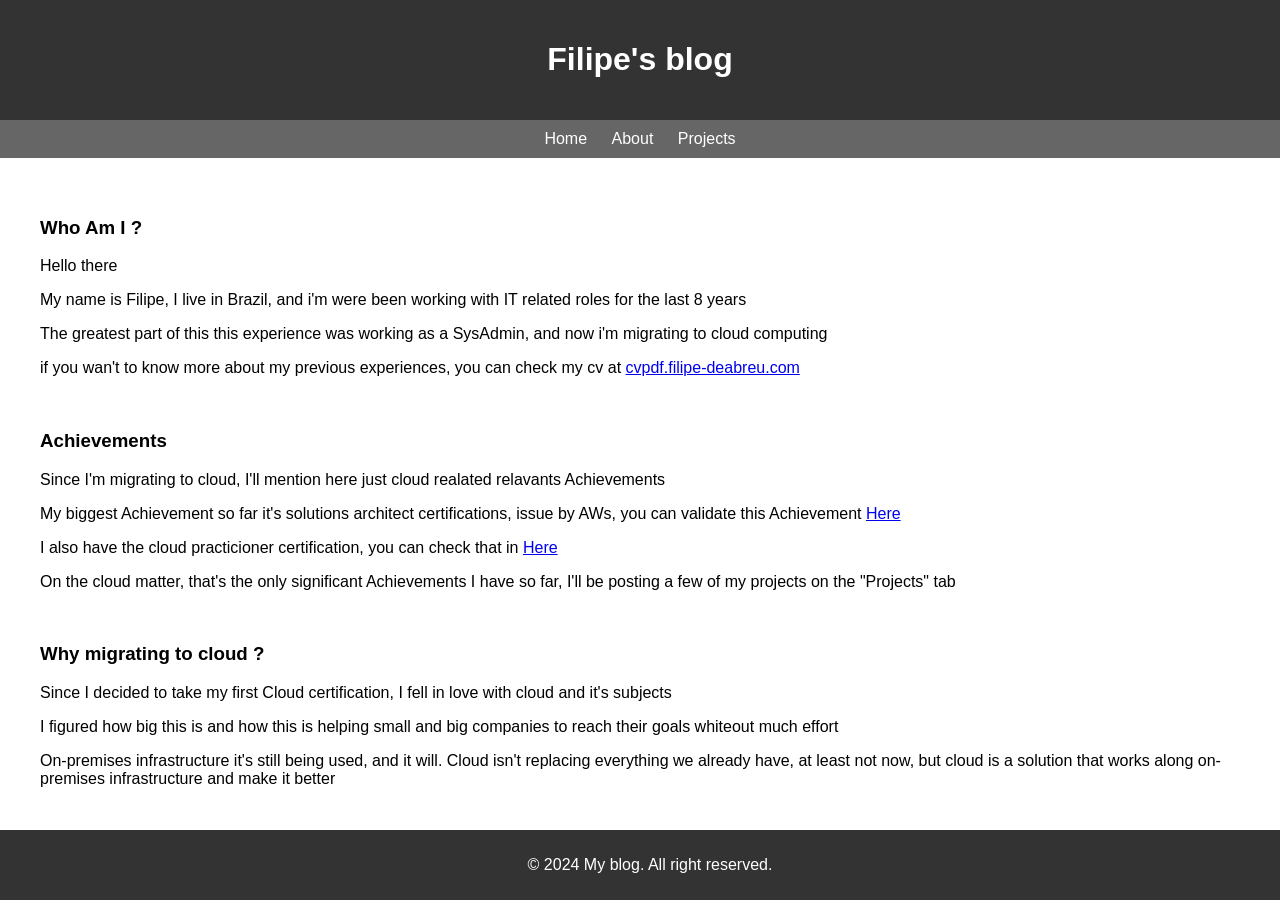
==== about.html @ f1d345f3 "first commit" ====
<!DOCTYPE html>
<html lang="en">
<head>
    <meta charset="UTF-8">
    <meta name="viewport" content="width=device-width, initial-scale=1.0">
    <title>Meu Blog</title>
    <style>
        body {
            font-family: Arial, sans-serif;
            margin: 0;
            padding: 0;
        }
        header {
            background-color: #333;
            color: #fff;
            padding: 20px;
            text-align: center;
        }
        nav {
            background-color: #666;
            padding: 10px;
            text-align: center;
        }
        nav a {
            color: #fff;
            text-decoration: none;
            padding: 0 10px;
        }
        nav a:hover {
            text-decoration: underline;
        }
        section {
            padding: 20px;
            margin: 20px;
        }
        footer {
            background-color: #333;
            color: #fff;
            padding: 10px;
            text-align: center;
            position: fixed;
            bottom: 0;
            width: 100%;
        }
    </style>
</head>
<body>
    <header>
        <h1>Filipe's blog</h1>
    </header>
   <nav>
        <a href="https://filipe-deabreu.com/">Home</a>
        <a href="about.html">About</a>
        <a href="projects.html">Projects</a>
    </nav>
    <section>
        <article>
			<h3> Who Am I ? </h3>
            <p> Hello there </p>
			<P> My name is Filipe, I live in Brazil, and i'm were been working with IT related roles for the last 8 years </P>
			<p> The greatest part of this this experience was working as a SysAdmin, and now i'm migrating to cloud computing</p>
			<p> if you wan't to know more about my previous experiences, you can check my cv at <a href="http://cvpdf.filipe-deabreu.com"> cvpdf.filipe-deabreu.com </a></p> 
			<br>
        </article>
		
		<article>
			<h3> Achievements </h3>
			<p> Since I'm migrating to cloud, I'll mention here just cloud realated relavants Achievements </p>
			<p> My biggest Achievement so far it's solutions architect certifications, issue by AWs, you can validate this Achievement <a href="https://www.credly.com/badges/3f8403da-19f3-465b-8333-b8573d620b37/public_url">Here </a></p>
			<p> I also have the cloud practicioner certification, you can check that in <a href="https://www.credly.com/badges/cc7c9c00-f86b-4a8b-8d99-7a9eb7d24466/public_url"> Here </a></p>
			<p> On the cloud matter, that's the only significant Achievements I have so far, I'll be posting a few of my projects on the "Projects" tab </p>
			<br>
		</article>
		
		<article>
			<h3> Why migrating to cloud ? </h3>
			
			<p>Since I decided to take my first Cloud certification, I fell in love with cloud and it's subjects</p>
			<p>I figured how big this is and how this is helping small and big companies to reach their goals whiteout much effort </p>
			<p>On-premises infrastructure it's still being used, and it will. Cloud isn't replacing everything we already have, at least not now, but cloud is a solution that works along on-premises infrastructure and make it better </p>
			<br>
		</article>
    </section>
    <footer>
        <p>&copy; 2024 My blog. All right reserved.</p>
    </footer>
</body>
</html>
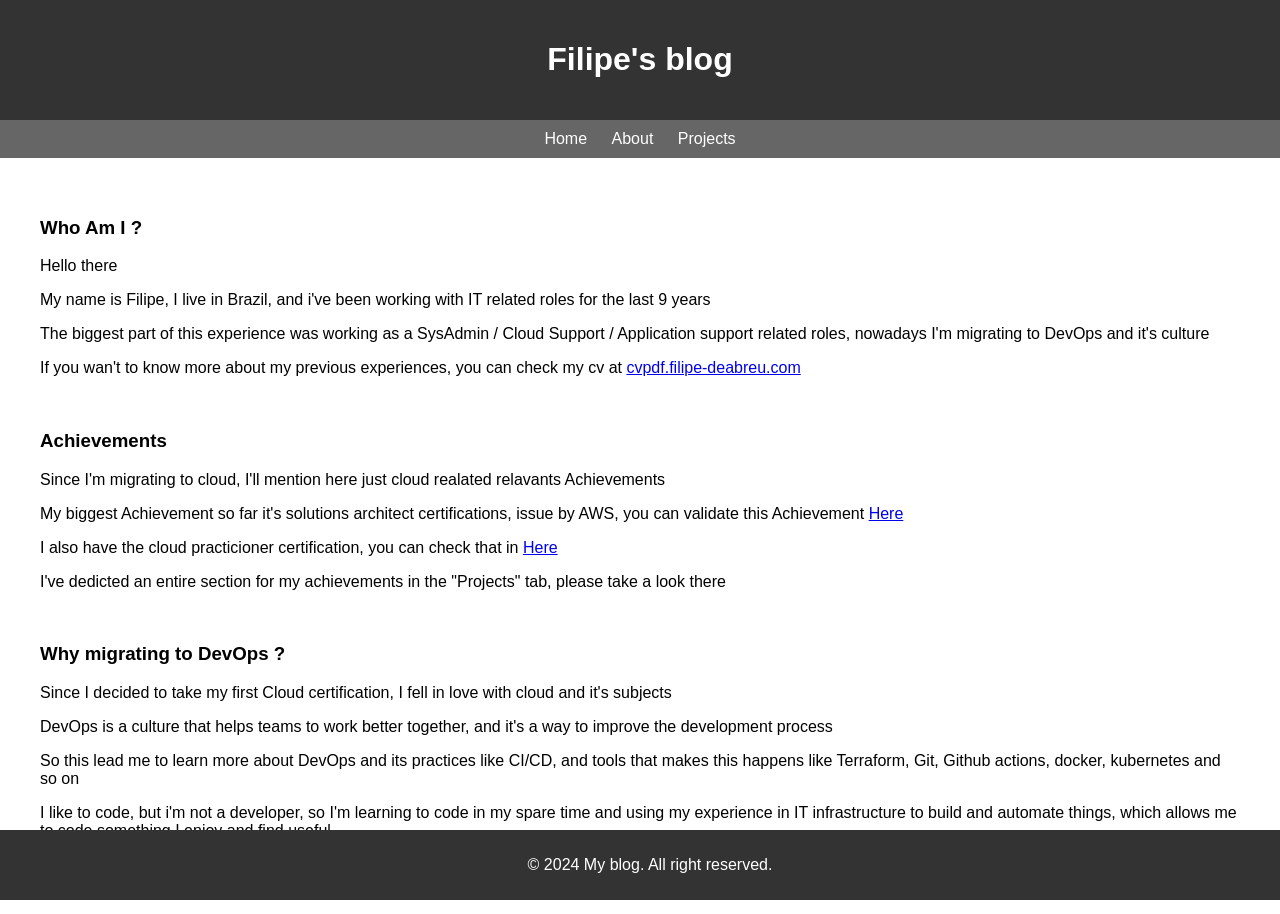
==== commit 667fa29a: "fixing about tab" ====
--- a/about.html
+++ b/about.html
@@ -57,27 +57,28 @@
         <article>
 			<h3> Who Am I ? </h3>
             <p> Hello there </p>
-			<P> My name is Filipe, I live in Brazil, and i'm were been working with IT related roles for the last 8 years </P>
-			<p> The greatest part of this this experience was working as a SysAdmin, and now i'm migrating to cloud computing</p>
-			<p> if you wan't to know more about my previous experiences, you can check my cv at <a href="http://cvpdf.filipe-deabreu.com"> cvpdf.filipe-deabreu.com </a></p> 
+			<P> My name is Filipe, I live in Brazil, and i've been working with IT related roles for the last 9 years </P>
+			<p> The biggest part of this experience was working as a SysAdmin / Cloud Support / Application support related roles, nowadays I'm migrating to DevOps and it's culture</p>
+			<p> If you wan't to know more about my previous experiences, you can check my cv at <a href="http://cvpdf.filipe-deabreu.com"> cvpdf.filipe-deabreu.com </a></p> 
 			<br>
         </article>
 		
 		<article>
 			<h3> Achievements </h3>
 			<p> Since I'm migrating to cloud, I'll mention here just cloud realated relavants Achievements </p>
-			<p> My biggest Achievement so far it's solutions architect certifications, issue by AWs, you can validate this Achievement <a href="https://www.credly.com/badges/3f8403da-19f3-465b-8333-b8573d620b37/public_url">Here </a></p>
+			<p> My biggest Achievement so far it's solutions architect certifications, issue by AWS, you can validate this Achievement <a href="https://www.credly.com/badges/3f8403da-19f3-465b-8333-b8573d620b37/public_url">Here </a></p>
 			<p> I also have the cloud practicioner certification, you can check that in <a href="https://www.credly.com/badges/cc7c9c00-f86b-4a8b-8d99-7a9eb7d24466/public_url"> Here </a></p>
-			<p> On the cloud matter, that's the only significant Achievements I have so far, I'll be posting a few of my projects on the "Projects" tab </p>
+			<p> I've dedicted an entire section for my achievements in the "Projects" tab, please take a look there</p>
 			<br>
 		</article>
 		
 		<article>
-			<h3> Why migrating to cloud ? </h3>
+			<h3> Why migrating to DevOps ? </h3>
 			
 			<p>Since I decided to take my first Cloud certification, I fell in love with cloud and it's subjects</p>
-			<p>I figured how big this is and how this is helping small and big companies to reach their goals whiteout much effort </p>
-			<p>On-premises infrastructure it's still being used, and it will. Cloud isn't replacing everything we already have, at least not now, but cloud is a solution that works along on-premises infrastructure and make it better </p>
+			<p> DevOps is a culture that helps teams to work better together, and it's a way to improve the development process</p>
+			<p> So this lead me to learn more about DevOps and its practices like CI/CD, and tools that makes this happens like Terraform, Git, Github actions, docker, kubernetes and so on</p>
+            <p> I like to code, but i'm not a developer, so I'm learning to code in my spare time and using my experience in IT infrastructure to build and automate things, which allows me to code something I enjoy and find useful</p>
 			<br>
 		</article>
     </section>
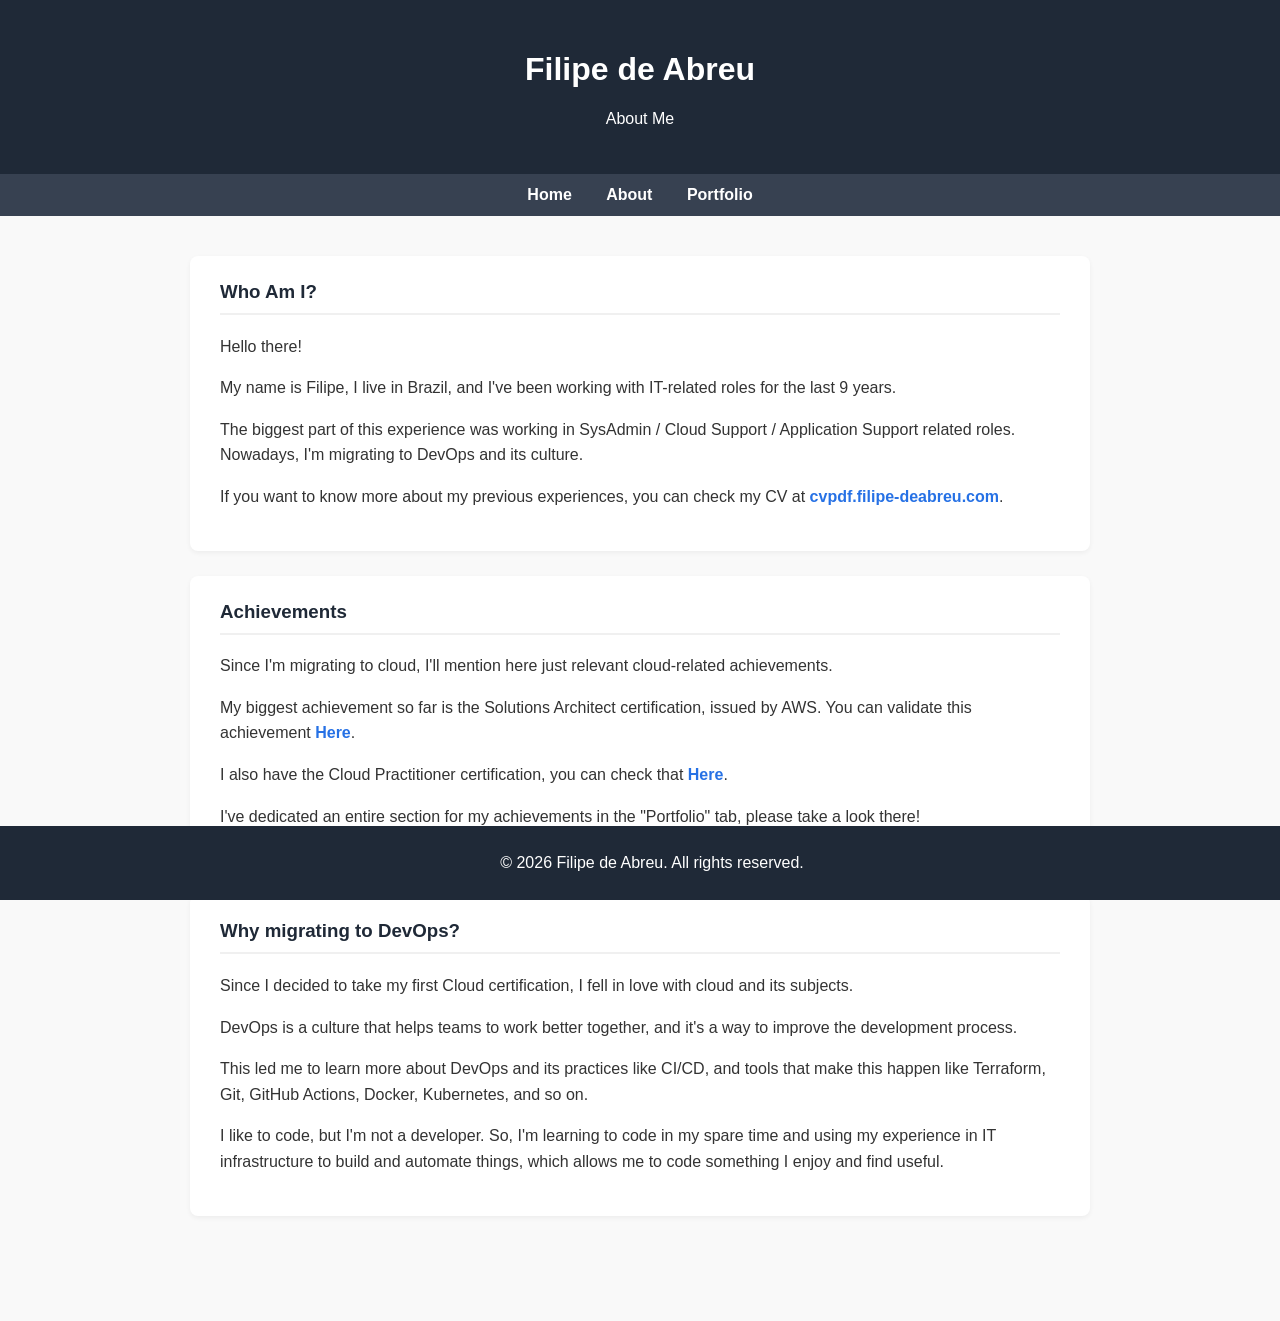
==== commit d66e7d1d: "improving about.html" ====
--- a/about.html
+++ b/about.html
@@ -3,40 +3,75 @@
 <head>
     <meta charset="UTF-8">
     <meta name="viewport" content="width=device-width, initial-scale=1.0">
-    <title>Meu Blog</title>
+    <title>About Filipe</title>
     <style>
+        /* Estilos importados do index.html para manter a consistência */
         body {
             font-family: Arial, sans-serif;
             margin: 0;
             padding: 0;
+            background-color: #f9f9f9;
+            color: #333;
         }
         header {
-            background-color: #333;
+            background-color: #1f2937;
             color: #fff;
-            padding: 20px;
+            padding: 30px;
             text-align: center;
+            position: relative;
         }
         nav {
-            background-color: #666;
-            padding: 10px;
+            background-color: #374151;
+            padding: 12px;
             text-align: center;
         }
         nav a {
             color: #fff;
             text-decoration: none;
-            padding: 0 10px;
+            margin: 0 15px;
+            font-weight: bold;
         }
         nav a:hover {
             text-decoration: underline;
         }
         section {
-            padding: 20px;
-            margin: 20px;
+            padding: 40px;
+            max-width: 900px;
+            margin: 0 auto;
+            /* Margem inferior adicionada para o footer fixo não cobrir o texto */
+            padding-bottom: 80px; 
         }
+        
+        /* Estilos novos para organizar os artigos (visual de "cards") */
+        article {
+            background: #ffffff;
+            padding: 25px 30px;
+            margin-bottom: 25px;
+            border-radius: 8px;
+            box-shadow: 0 2px 5px rgba(0,0,0,0.05);
+        }
+        article h3 {
+            margin-top: 0;
+            color: #1f2937;
+            border-bottom: 2px solid #f0f0f0;
+            padding-bottom: 10px;
+        }
+        article p {
+            line-height: 1.6;
+        }
+        article a {
+            color: #2671E5; /* Cor do link combinando com as tags do index */
+            text-decoration: none;
+            font-weight: bold;
+        }
+        article a:hover {
+            text-decoration: underline;
+        }
+
         footer {
-            background-color: #333;
+            background-color: #1f2937;
             color: #fff;
-            padding: 10px;
+            padding: 12px;
             text-align: center;
             position: fixed;
             bottom: 0;
@@ -46,44 +81,44 @@
 </head>
 <body>
     <header>
-        <h1>Filipe's blog</h1>
+        <h1>Filipe de Abreu</h1>
+        <p>About Me</p>
     </header>
-   <nav>
-        <a href="https://filipe-deabreu.com/">Home</a>
+    
+    <nav>
+        <a href="index.html">Home</a>
         <a href="about.html">About</a>
-        <a href="projects.html">Projects</a>
+        <a href="projects.html">Portfolio</a> 
     </nav>
+
     <section>
         <article>
-			<h3> Who Am I ? </h3>
-            <p> Hello there </p>
-			<P> My name is Filipe, I live in Brazil, and i've been working with IT related roles for the last 9 years </P>
-			<p> The biggest part of this experience was working as a SysAdmin / Cloud Support / Application support related roles, nowadays I'm migrating to DevOps and it's culture</p>
-			<p> If you wan't to know more about my previous experiences, you can check my cv at <a href="http://cvpdf.filipe-deabreu.com"> cvpdf.filipe-deabreu.com </a></p> 
-			<br>
+            <h3>Who Am I?</h3>
+            <p>Hello there!</p>
+            <p>My name is Filipe, I live in Brazil, and I've been working with IT-related roles for the last 9 years.</p>
+            <p>The biggest part of this experience was working in SysAdmin / Cloud Support / Application Support related roles. Nowadays, I'm migrating to DevOps and its culture.</p>
+            <p>If you want to know more about my previous experiences, you can check my CV at <a href="http://cvpdf.filipe-deabreu.com" target="_blank">cvpdf.filipe-deabreu.com</a>.</p> 
         </article>
-		
-		<article>
-			<h3> Achievements </h3>
-			<p> Since I'm migrating to cloud, I'll mention here just cloud realated relavants Achievements </p>
-			<p> My biggest Achievement so far it's solutions architect certifications, issue by AWS, you can validate this Achievement <a href="https://www.credly.com/badges/3f8403da-19f3-465b-8333-b8573d620b37/public_url">Here </a></p>
-			<p> I also have the cloud practicioner certification, you can check that in <a href="https://www.credly.com/badges/cc7c9c00-f86b-4a8b-8d99-7a9eb7d24466/public_url"> Here </a></p>
-			<p> I've dedicted an entire section for my achievements in the "Projects" tab, please take a look there</p>
-			<br>
-		</article>
-		
-		<article>
-			<h3> Why migrating to DevOps ? </h3>
-			
-			<p>Since I decided to take my first Cloud certification, I fell in love with cloud and it's subjects</p>
-			<p> DevOps is a culture that helps teams to work better together, and it's a way to improve the development process</p>
-			<p> So this lead me to learn more about DevOps and its practices like CI/CD, and tools that makes this happens like Terraform, Git, Github actions, docker, kubernetes and so on</p>
-            <p> I like to code, but i'm not a developer, so I'm learning to code in my spare time and using my experience in IT infrastructure to build and automate things, which allows me to code something I enjoy and find useful</p>
-			<br>
-		</article>
+        
+        <article>
+            <h3>Achievements</h3>
+            <p>Since I'm migrating to cloud, I'll mention here just relevant cloud-related achievements.</p>
+            <p>My biggest achievement so far is the Solutions Architect certification, issued by AWS. You can validate this achievement <a href="https://www.credly.com/badges/3f8403da-19f3-465b-8333-b8573d620b37/public_url" target="_blank">Here</a>.</p>
+            <p>I also have the Cloud Practitioner certification, you can check that <a href="https://www.credly.com/badges/cc7c9c00-f86b-4a8b-8d99-7a9eb7d24466/public_url" target="_blank">Here</a>.</p>
+            <p>I've dedicated an entire section for my achievements in the "Portfolio" tab, please take a look there!</p>
+        </article>
+        
+        <article>
+            <h3>Why migrating to DevOps?</h3>
+            <p>Since I decided to take my first Cloud certification, I fell in love with cloud and its subjects.</p>
+            <p>DevOps is a culture that helps teams to work better together, and it's a way to improve the development process.</p>
+            <p>This led me to learn more about DevOps and its practices like CI/CD, and tools that make this happen like Terraform, Git, GitHub Actions, Docker, Kubernetes, and so on.</p>
+            <p>I like to code, but I'm not a developer. So, I'm learning to code in my spare time and using my experience in IT infrastructure to build and automate things, which allows me to code something I enjoy and find useful.</p>
+        </article>
     </section>
+
     <footer>
-        <p>&copy; 2024 My blog. All right reserved.</p>
+        <p>&copy; 2026 Filipe de Abreu. All rights reserved.</p>
     </footer>
 </body>
-</html>
+</html>
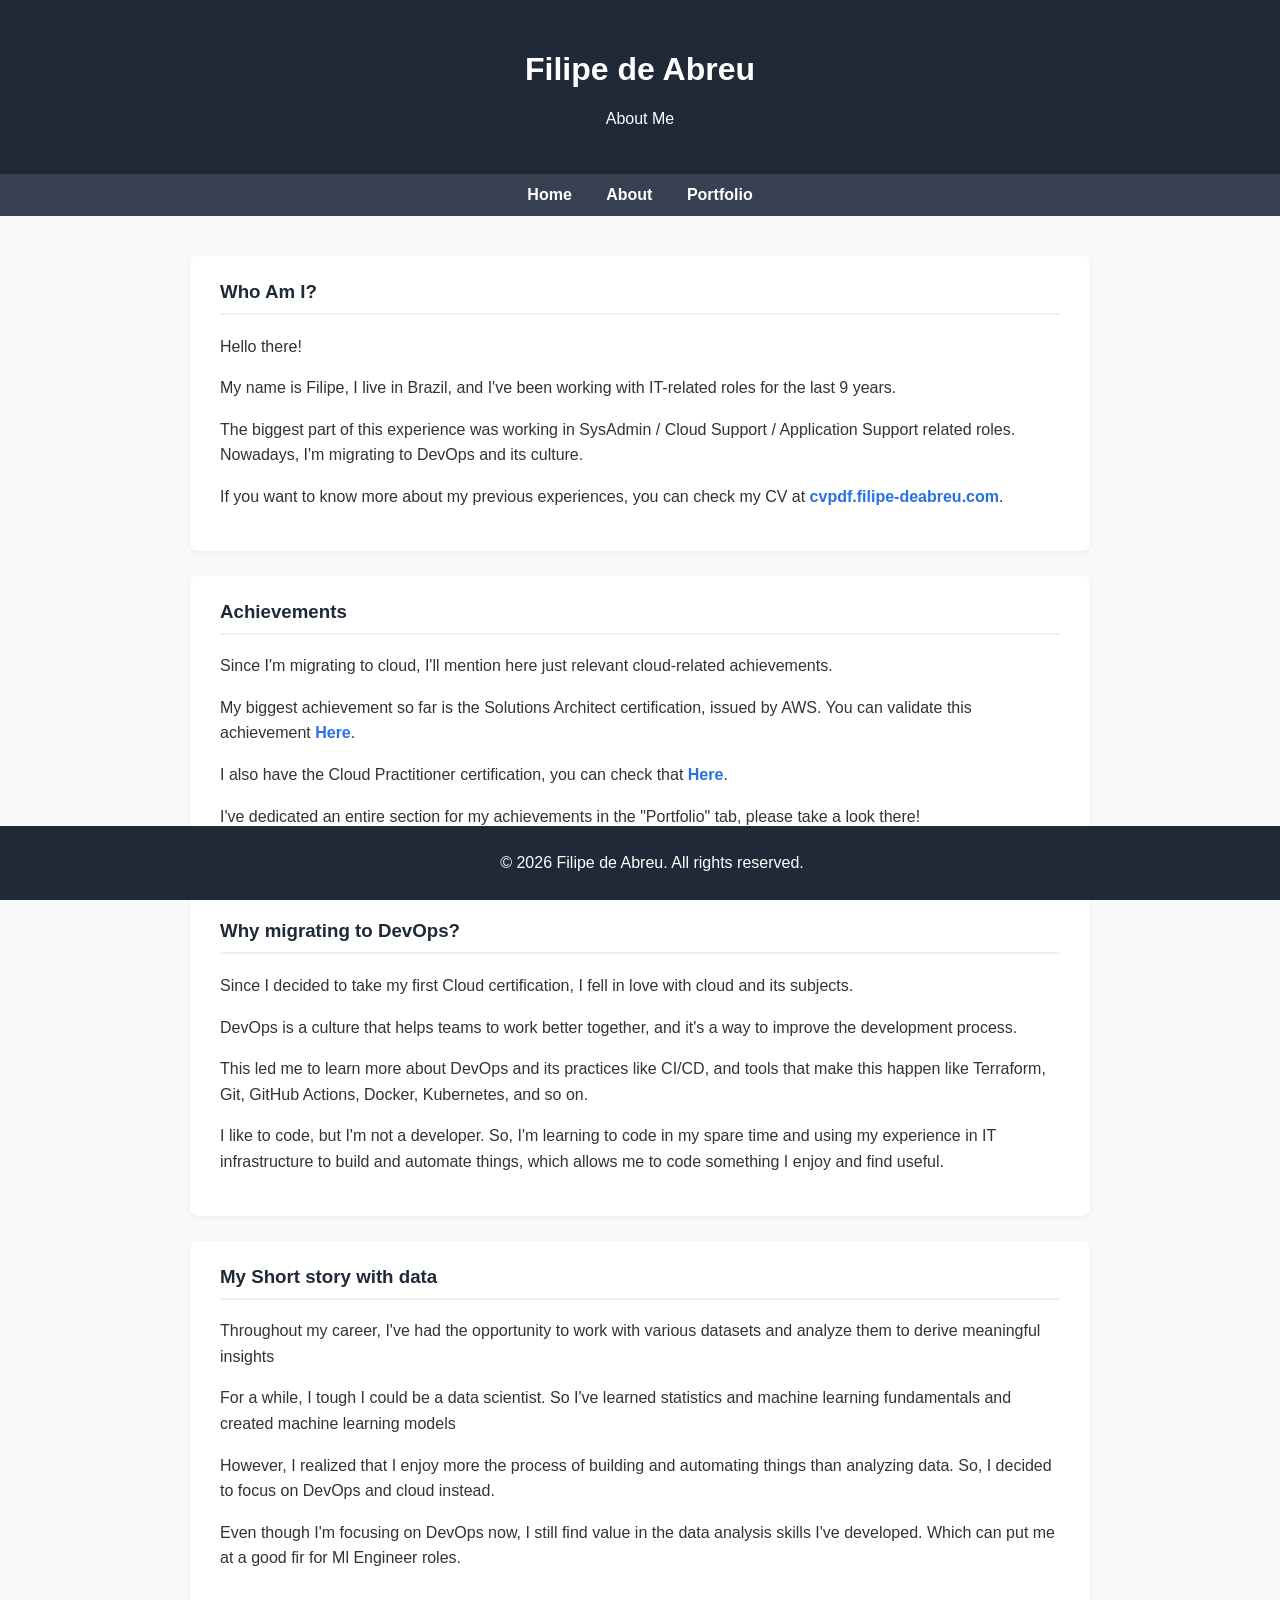
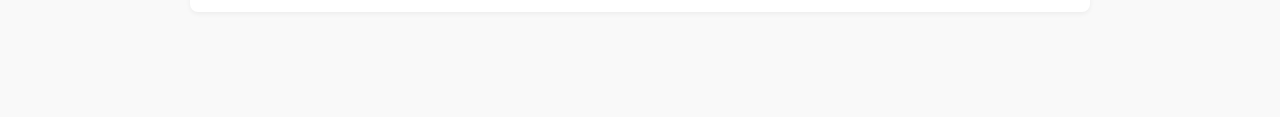
==== commit 00af0776: "adding an article about a part of my carrer" ====
--- a/about.html
+++ b/about.html
@@ -5,7 +5,6 @@
     <meta name="viewport" content="width=device-width, initial-scale=1.0">
     <title>About Filipe</title>
     <style>
-        /* Estilos importados do index.html para manter a consistência */
         body {
             font-family: Arial, sans-serif;
             margin: 0;
@@ -38,11 +37,9 @@
             padding: 40px;
             max-width: 900px;
             margin: 0 auto;
-            /* Margem inferior adicionada para o footer fixo não cobrir o texto */
             padding-bottom: 80px; 
         }
         
-        /* Estilos novos para organizar os artigos (visual de "cards") */
         article {
             background: #ffffff;
             padding: 25px 30px;
@@ -60,7 +57,7 @@
             line-height: 1.6;
         }
         article a {
-            color: #2671E5; /* Cor do link combinando com as tags do index */
+            color: #2671E5; 
             text-decoration: none;
             font-weight: bold;
         }
@@ -115,6 +112,14 @@
             <p>This led me to learn more about DevOps and its practices like CI/CD, and tools that make this happen like Terraform, Git, GitHub Actions, Docker, Kubernetes, and so on.</p>
             <p>I like to code, but I'm not a developer. So, I'm learning to code in my spare time and using my experience in IT infrastructure to build and automate things, which allows me to code something I enjoy and find useful.</p>
         </article>
+
+        <article>
+            <h3>My Short story with data</h3>
+            <p>Throughout my career, I've had the opportunity to work with various datasets and analyze them to derive meaningful insights</p>
+            <p>For a while, I tough I could be a data scientist. So I've learned statistics and machine learning fundamentals and created machine learning models</p>
+            <p>However, I realized that I enjoy more the process of building and automating things than analyzing data. So, I decided to focus on DevOps and cloud instead.</p>
+            <p>Even though I'm focusing on DevOps now, I still find value in the data analysis skills I've developed. Which can put me at a good fir for Ml Engineer roles.</p>
+        </article>
     </section>
 
     <footer>
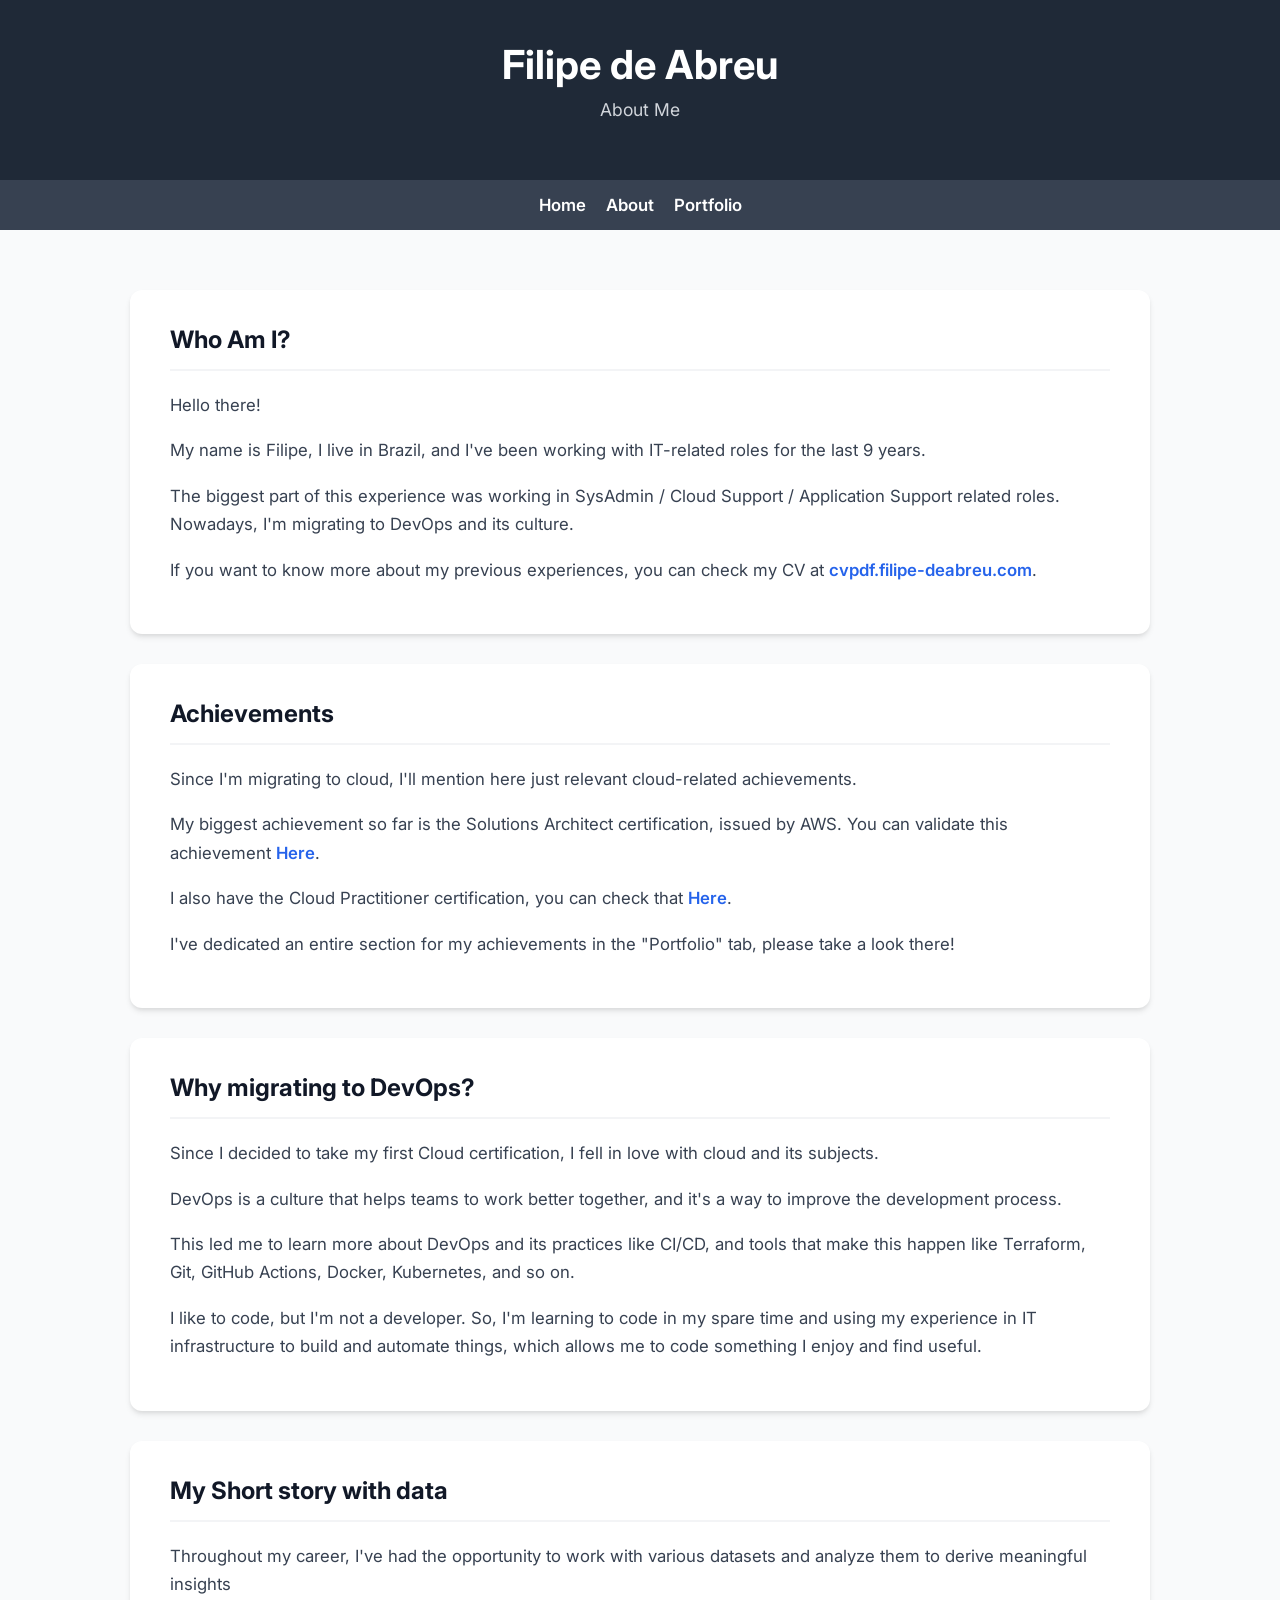
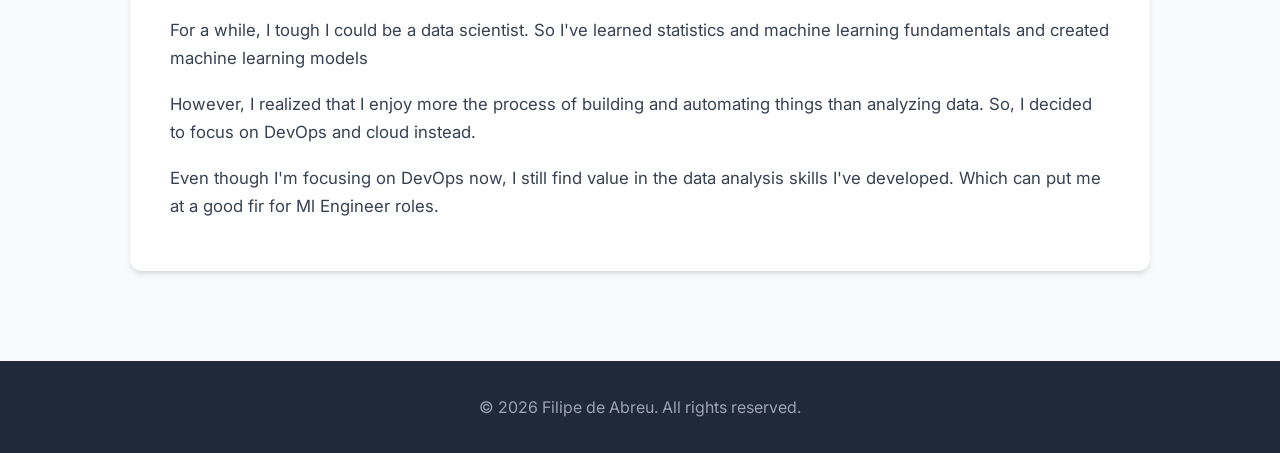
==== commit 98b03d7c: "modernizing website design and responsiveness Refactored CSS into a unified style.css file, added Go" ====
--- a/about.html
+++ b/about.html
@@ -3,78 +3,14 @@
 <head>
     <meta charset="UTF-8">
     <meta name="viewport" content="width=device-width, initial-scale=1.0">
+    <meta name="description" content="About Filipe de Abreu - DevOps and Cloud Engineer">
     <title>About Filipe</title>
-    <style>
-        body {
-            font-family: Arial, sans-serif;
-            margin: 0;
-            padding: 0;
-            background-color: #f9f9f9;
-            color: #333;
-        }
-        header {
-            background-color: #1f2937;
-            color: #fff;
-            padding: 30px;
-            text-align: center;
-            position: relative;
-        }
-        nav {
-            background-color: #374151;
-            padding: 12px;
-            text-align: center;
-        }
-        nav a {
-            color: #fff;
-            text-decoration: none;
-            margin: 0 15px;
-            font-weight: bold;
-        }
-        nav a:hover {
-            text-decoration: underline;
-        }
-        section {
-            padding: 40px;
-            max-width: 900px;
-            margin: 0 auto;
-            padding-bottom: 80px; 
-        }
-        
-        article {
-            background: #ffffff;
-            padding: 25px 30px;
-            margin-bottom: 25px;
-            border-radius: 8px;
-            box-shadow: 0 2px 5px rgba(0,0,0,0.05);
-        }
-        article h3 {
-            margin-top: 0;
-            color: #1f2937;
-            border-bottom: 2px solid #f0f0f0;
-            padding-bottom: 10px;
-        }
-        article p {
-            line-height: 1.6;
-        }
-        article a {
-            color: #2671E5; 
-            text-decoration: none;
-            font-weight: bold;
-        }
-        article a:hover {
-            text-decoration: underline;
-        }
-
-        footer {
-            background-color: #1f2937;
-            color: #fff;
-            padding: 12px;
-            text-align: center;
-            position: fixed;
-            bottom: 0;
-            width: 100%;
-        }
-    </style>
+    <!-- Google Fonts -->
+    <link rel="preconnect" href="https://fonts.googleapis.com">
+    <link rel="preconnect" href="https://fonts.gstatic.com" crossorigin>
+    <link href="https://fonts.googleapis.com/css2?family=Inter:wght@400;500;600;700&display=swap" rel="stylesheet">
+    <!-- Custom Styles -->
+    <link rel="stylesheet" href="style.css">
 </head>
 <body>
     <header>
@@ -126,4 +62,4 @@
         <p>&copy; 2026 Filipe de Abreu. All rights reserved.</p>
     </footer>
 </body>
-</html>+</html>
--- a/style.css
+++ b/style.css
@@ -0,0 +1,310 @@
+/* ==============================
+   Base Styling & Typography
+============================== */
+:root {
+  --primary-color: #2563eb;
+  --primary-hover: #1d4ed8;
+  --bg-color: #f9fafb;
+  --text-color: #374151;
+  --text-dark: #111827;
+  --header-bg: #1f2937;
+  --nav-bg: #374151;
+  --card-bg: #ffffff;
+}
+
+* {
+  box-sizing: border-box;
+}
+
+body {
+  font-family: 'Inter', -apple-system, BlinkMacSystemFont, "Segoe UI", Roboto, Helvetica, Arial, sans-serif;
+  margin: 0;
+  padding: 0;
+  background-color: var(--bg-color);
+  color: var(--text-color);
+  display: flex;
+  flex-direction: column;
+  min-height: 100vh;
+}
+
+/* ==============================
+   Layout: Header, Nav, Footer
+============================== */
+header {
+  background-color: var(--header-bg);
+  color: #fff;
+  padding: 40px 20px;
+  text-align: center;
+  position: relative;
+  display: flex;
+  flex-direction: column;
+  align-items: center;
+  justify-content: center;
+}
+
+header h1 {
+  margin: 0 0 10px 0;
+  font-size: 2.5rem;
+}
+
+header p {
+  margin: 0 0 20px 0;
+  color: #d1d5db;
+  font-size: 1.1rem;
+}
+
+nav {
+  background-color: var(--nav-bg);
+  padding: 15px;
+  text-align: center;
+  display: flex;
+  justify-content: center;
+  flex-wrap: wrap;
+  gap: 20px;
+}
+
+nav a {
+  color: #fff;
+  text-decoration: none;
+  font-weight: 600;
+  font-size: 1.05rem;
+  transition: color 0.2s ease;
+}
+
+nav a:hover {
+  color: #93c5fd;
+}
+
+section {
+  flex: 1;
+  padding: 60px 40px;
+  max-width: 1100px;
+  margin: 0 auto;
+  width: 100%;
+}
+
+footer {
+  background-color: var(--header-bg);
+  color: #9ca3af;
+  padding: 20px;
+  text-align: center;
+  margin-top: auto;
+}
+
+/* ==============================
+   Images & Badges
+============================== */
+.circle-image {
+  width: 130px;
+  height: 130px;
+  border-radius: 50%;
+  overflow: hidden;
+  margin: 0 auto;
+  border: 4px solid #374151;
+  box-shadow: 0 4px 6px rgba(0, 0, 0, 0.3);
+}
+
+.circle-image img {
+  width: 100%;
+  height: auto;
+}
+
+.aws-badge-container {
+  margin-top: 15px;
+}
+
+.aws-badge-container img {
+  width: 90px;
+  height: 90px;
+  border-radius: 50%;
+  box-shadow: 0 4px 6px rgba(0, 0, 0, 0.3);
+  transition: transform 0.3s ease;
+}
+
+.aws-badge-container img:hover {
+  transform: scale(1.05);
+}
+
+/* ==============================
+   Projects Grid & Cards
+============================== */
+.projects-grid {
+  display: grid;
+  grid-template-columns: repeat(auto-fill, minmax(280px, 1fr));
+  gap: 30px;
+  margin-top: 30px;
+}
+
+.card {
+  background: var(--card-bg);
+  border-radius: 12px;
+  box-shadow: 0 10px 15px -3px rgba(0, 0, 0, 0.1), 0 4px 6px -2px rgba(0, 0, 0, 0.05);
+  overflow: hidden;
+  transition: transform 0.3s ease, box-shadow 0.3s ease;
+  display: flex;
+  flex-direction: column;
+}
+
+.card:hover {
+  transform: translateY(-8px);
+  box-shadow: 0 20px 25px -5px rgba(0, 0, 0, 0.1), 0 10px 10px -5px rgba(0, 0, 0, 0.04);
+}
+
+.card img {
+  width: 100%;
+  height: 180px;
+  object-fit: cover;
+  border-bottom: 1px solid #e5e7eb;
+}
+
+.card-body {
+  padding: 25px;
+  display: flex;
+  flex-direction: column;
+  flex: 1;
+}
+
+.card-body h3 {
+  margin: 0 0 12px 0;
+  font-size: 1.25rem;
+  color: var(--text-dark);
+}
+
+.card-body p {
+  font-size: 0.95rem;
+  line-height: 1.5;
+  margin: 0 0 20px 0;
+  color: #4b5563;
+  flex: 1;
+}
+
+.btn-primary {
+  display: inline-block;
+  padding: 10px 20px;
+  background-color: var(--primary-color);
+  color: white !important;
+  text-decoration: none;
+  font-weight: 600;
+  border-radius: 6px;
+  text-align: center;
+  transition: background-color 0.2s, transform 0.1s;
+  align-self: flex-start;
+}
+
+.btn-primary:hover {
+  background-color: var(--primary-hover);
+  transform: translateY(-2px);
+}
+
+/* ==============================
+   About Page Articles
+============================== */
+article {
+  background: var(--card-bg);
+  padding: 35px 40px;
+  margin-bottom: 30px;
+  border-radius: 12px;
+  box-shadow: 0 4px 6px -1px rgba(0, 0, 0, 0.1), 0 2px 4px -1px rgba(0, 0, 0, 0.06);
+}
+
+article h3 {
+  margin-top: 0;
+  color: var(--text-dark);
+  font-size: 1.5rem;
+  border-bottom: 2px solid #f3f4f6;
+  padding-bottom: 15px;
+  margin-bottom: 20px;
+}
+
+article p {
+  line-height: 1.7;
+  font-size: 1.05rem;
+  margin-bottom: 15px;
+}
+
+article a {
+  color: var(--primary-color);
+  text-decoration: none;
+  font-weight: 600;
+}
+
+article a:hover {
+  text-decoration: underline;
+}
+
+/* ==============================
+   Index Page specific
+============================== */
+h2 {
+  color: var(--text-dark);
+  font-size: 2rem;
+  margin-top: 0;
+}
+
+hr {
+  border: 0;
+  border-top: 1px solid #e5e7eb;
+  margin: 40px 0;
+}
+
+.tech-stack {
+  display: flex;
+  flex-wrap: wrap;
+  gap: 10px;
+  margin-top: 20px;
+}
+
+.tech-stack img {
+  border-radius: 4px;
+}
+
+.contact-info p {
+  display: flex;
+  align-items: center;
+  gap: 12px;
+  margin-bottom: 15px;
+  font-size: 1.05rem;
+}
+
+.contact-info i {
+  font-size: 1.2rem;
+  color: var(--primary-color);
+  width: 24px;
+  text-align: center;
+}
+
+.contact-info a {
+  color: var(--text-dark);
+  text-decoration: none;
+  font-weight: 500;
+  transition: color 0.2s;
+}
+
+.contact-info a:hover {
+  color: var(--primary-color);
+}
+
+/* ==============================
+   Media Queries (Mobile)
+============================== */
+@media (max-width: 768px) {
+  header h1 {
+    font-size: 2rem;
+  }
+
+  header {
+    padding: 30px 15px;
+  }
+
+  section {
+    padding: 30px 20px;
+  }
+
+  article {
+    padding: 25px 20px;
+  }
+
+  .projects-grid {
+    grid-template-columns: 1fr;
+  }
+}
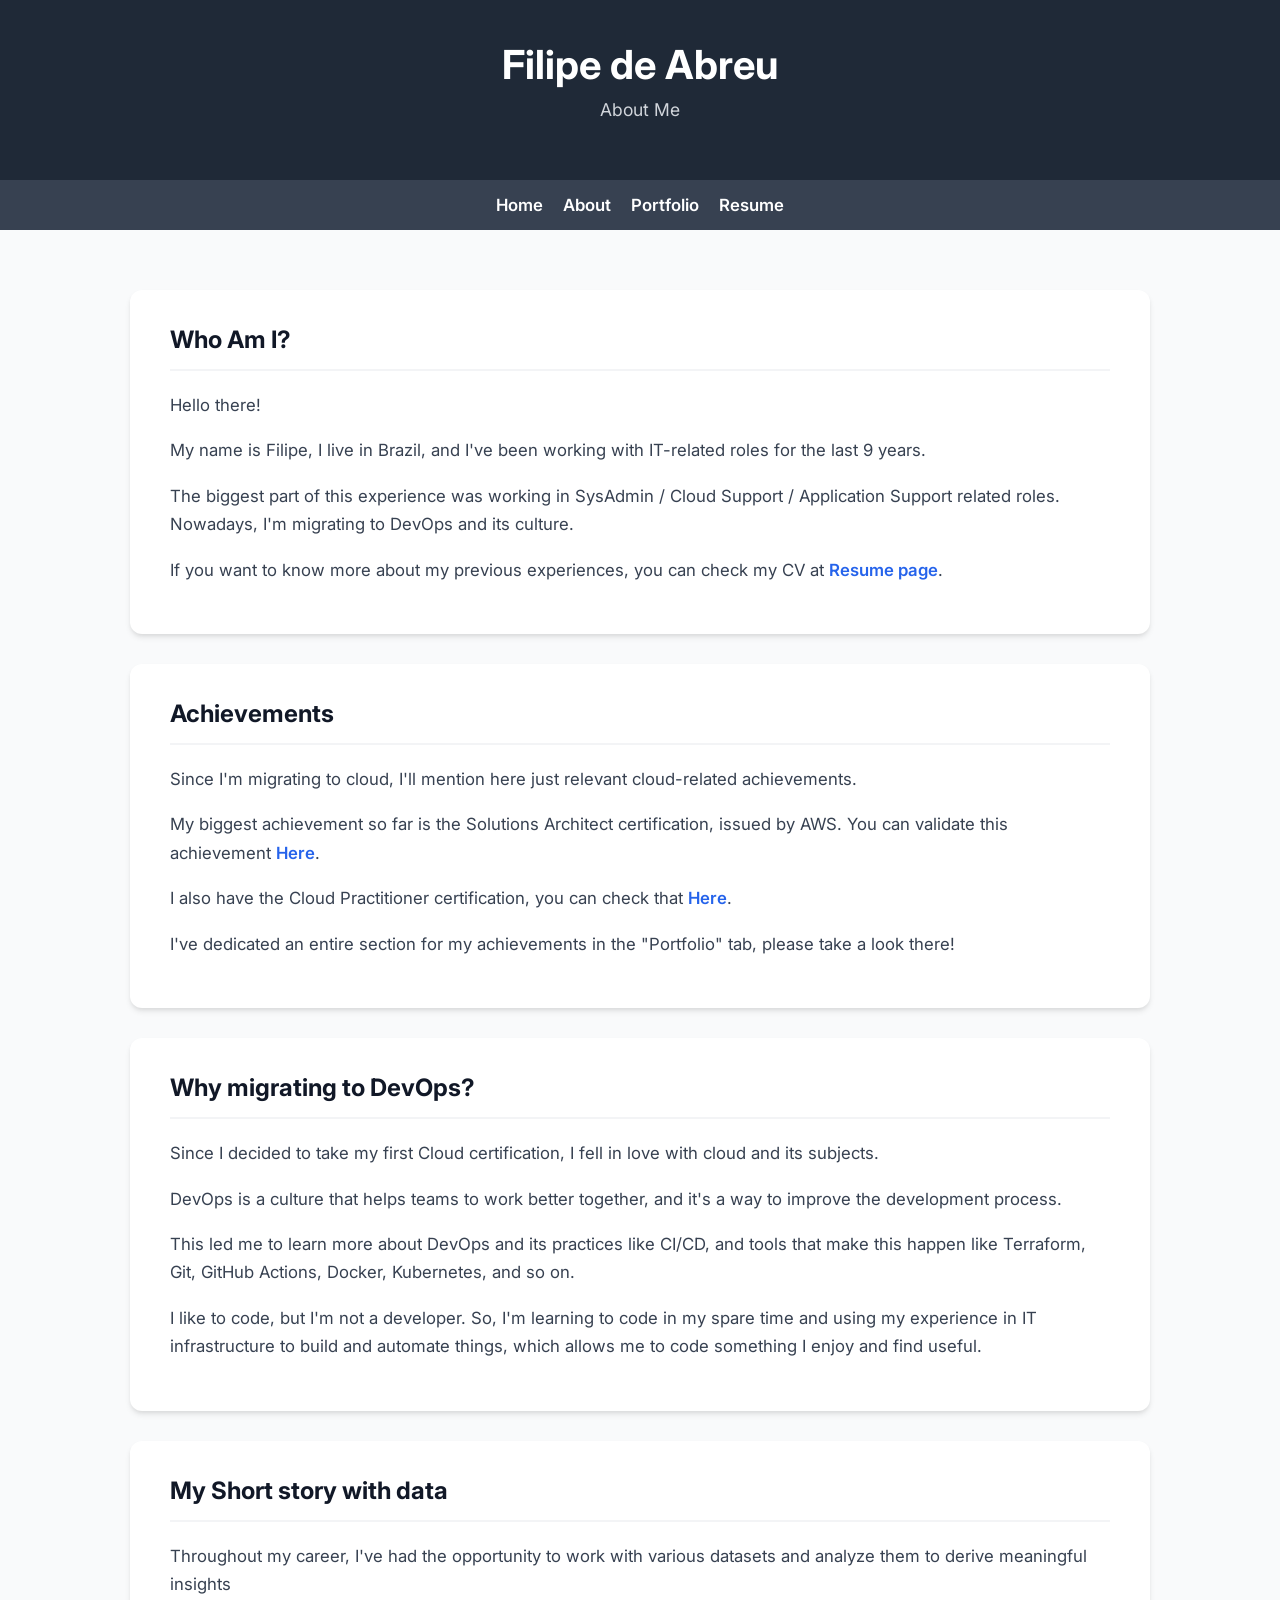
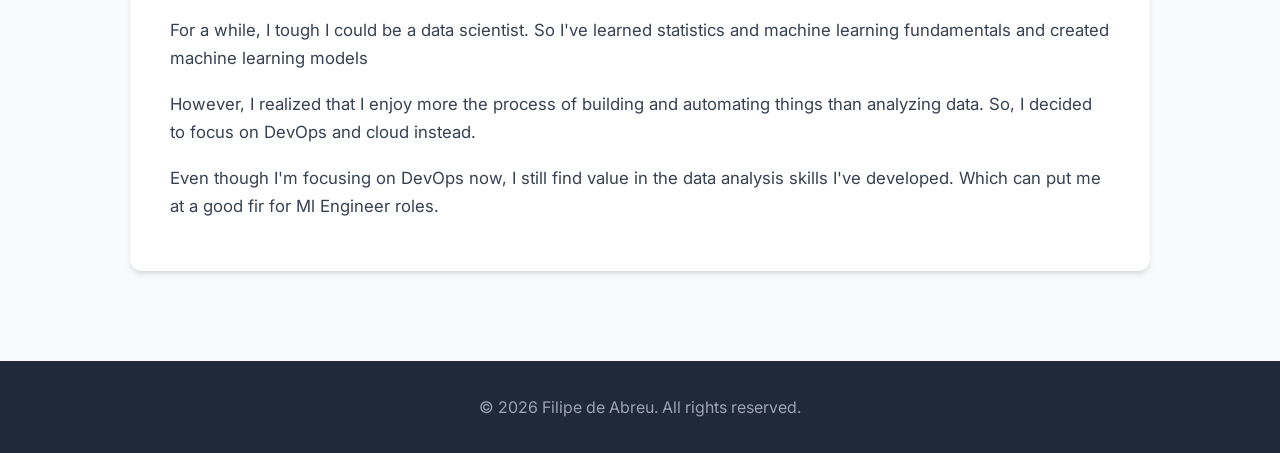
==== commit ce5c86d8: "feat: add dedicated interactive resume page Extracted content from DOCX CV to create a new `resume.h" ====
--- a/about.html
+++ b/about.html
@@ -19,9 +19,10 @@
     </header>
     
     <nav>
-        <a href="index.html">Home</a>
-        <a href="about.html">About</a>
-        <a href="projects.html">Portfolio</a> 
+<a href="index.html">Home</a>
+<a href="about.html">About</a>
+<a href="projects.html">Portfolio</a>
+<a href="resume.html">Resume</a>
     </nav>
 
     <section>
@@ -30,7 +31,7 @@
             <p>Hello there!</p>
             <p>My name is Filipe, I live in Brazil, and I've been working with IT-related roles for the last 9 years.</p>
             <p>The biggest part of this experience was working in SysAdmin / Cloud Support / Application Support related roles. Nowadays, I'm migrating to DevOps and its culture.</p>
-            <p>If you want to know more about my previous experiences, you can check my CV at <a href="http://cvpdf.filipe-deabreu.com" target="_blank">cvpdf.filipe-deabreu.com</a>.</p> 
+            <p>If you want to know more about my previous experiences, you can check my CV at <a href="resume.html">Resume page</a>.</p> 
         </article>
         
         <article>
--- a/style.css
+++ b/style.css
@@ -308,3 +308,192 @@
     grid-template-columns: 1fr;
   }
 }
+
+/* ==============================
+   Resume Page Layout
+============================== */
+.resume-container {
+  background: var(--card-bg);
+  padding: 40px 50px;
+  border-radius: 12px;
+  box-shadow: 0 4px 6px -1px rgba(0, 0, 0, 0.1), 0 2px 4px -1px rgba(0, 0, 0, 0.06);
+  margin-bottom: 40px;
+}
+
+.resume-header {
+  border-bottom: 2px solid #f3f4f6;
+  padding-bottom: 20px;
+  margin-bottom: 30px;
+}
+
+.resume-header h2 {
+  font-size: 2.2rem;
+  color: var(--text-dark);
+  margin-bottom: 5px;
+}
+
+.resume-header p.subtitle {
+  font-size: 1.2rem;
+  color: var(--primary-color);
+  font-weight: 600;
+  margin-top: 0;
+}
+
+/* Skills Grid */
+.skills-grid {
+  display: grid;
+  grid-template-columns: repeat(auto-fit, minmax(280px, 1fr));
+  gap: 20px;
+  margin-bottom: 40px;
+}
+
+.skill-category {
+  background: #f9fafb;
+  padding: 20px;
+  border-radius: 8px;
+  border-left: 4px solid var(--primary-color);
+}
+
+.skill-category h4 {
+  margin-top: 0;
+  margin-bottom: 10px;
+  color: var(--text-dark);
+  font-size: 1.1rem;
+}
+
+.skill-category p {
+  margin: 0;
+  font-size: 0.95rem;
+  line-height: 1.6;
+}
+
+/* Timeline Layout */
+.resume-section-title {
+  font-size: 1.5rem;
+  color: var(--text-dark);
+  margin-bottom: 25px;
+  border-bottom: 2px solid #f3f4f6;
+  padding-bottom: 10px;
+}
+
+.timeline {
+  border-left: 3px solid #e5e7eb;
+  margin-left: 10px;
+  padding-left: 30px;
+  position: relative;
+}
+
+.timeline-item {
+  position: relative;
+  margin-bottom: 40px;
+}
+
+.timeline-item:last-child {
+  margin-bottom: 0;
+}
+
+.timeline-item::before {
+  content: '';
+  position: absolute;
+  left: -40.5px;
+  top: 5px;
+  width: 16px;
+  height: 16px;
+  background: white;
+  border: 3px solid var(--primary-color);
+  border-radius: 50%;
+}
+
+.timeline-date {
+  font-weight: 600;
+  color: var(--primary-color);
+  font-size: 0.95rem;
+  margin-bottom: 5px;
+  display: block;
+}
+
+.timeline-title {
+  margin: 0 0 5px 0;
+  font-size: 1.25rem;
+  color: var(--text-dark);
+}
+
+.timeline-company {
+  margin: 0 0 15px 0;
+  font-weight: 500;
+  color: #6b7280;
+  font-style: italic;
+}
+
+.timeline-content ul {
+  padding-left: 20px;
+  margin: 0;
+}
+
+.timeline-content li {
+  margin-bottom: 10px;
+  line-height: 1.6;
+}
+
+.timeline-content strong {
+  color: var(--text-dark);
+}
+
+/* Certifications */
+.cert-list {
+  list-style-type: none;
+  padding: 0;
+}
+
+.cert-list li {
+  margin-bottom: 10px;
+  padding-left: 24px;
+  position: relative;
+}
+
+.cert-list li::before {
+  content: '\f0a3';
+  font-family: 'FontAwesome';
+  position: absolute;
+  left: 0;
+  color: var(--primary-color);
+  font-size: 0.8rem;
+  top: 4px;
+}
+
+/* Print Stylesheet */
+@media print {
+  header, nav, footer, .contact-info, hr {
+    display: none !important;
+  }
+  body {
+    background: white;
+    color: black;
+  }
+  section {
+    padding: 0;
+    margin: 0;
+    max-width: 100%;
+  }
+  .resume-container {
+    box-shadow: none;
+    padding: 0;
+    margin: 0;
+  }
+  .timeline {
+    border-left: 2px solid #ccc;
+  }
+  .timeline-item::before {
+    border-color: #666;
+  }
+  a {
+    color: black;
+    text-decoration: none;
+  }
+}
+
+@media (max-width: 768px) {
+  .resume-container {
+    padding: 25px 20px;
+  }
+}
